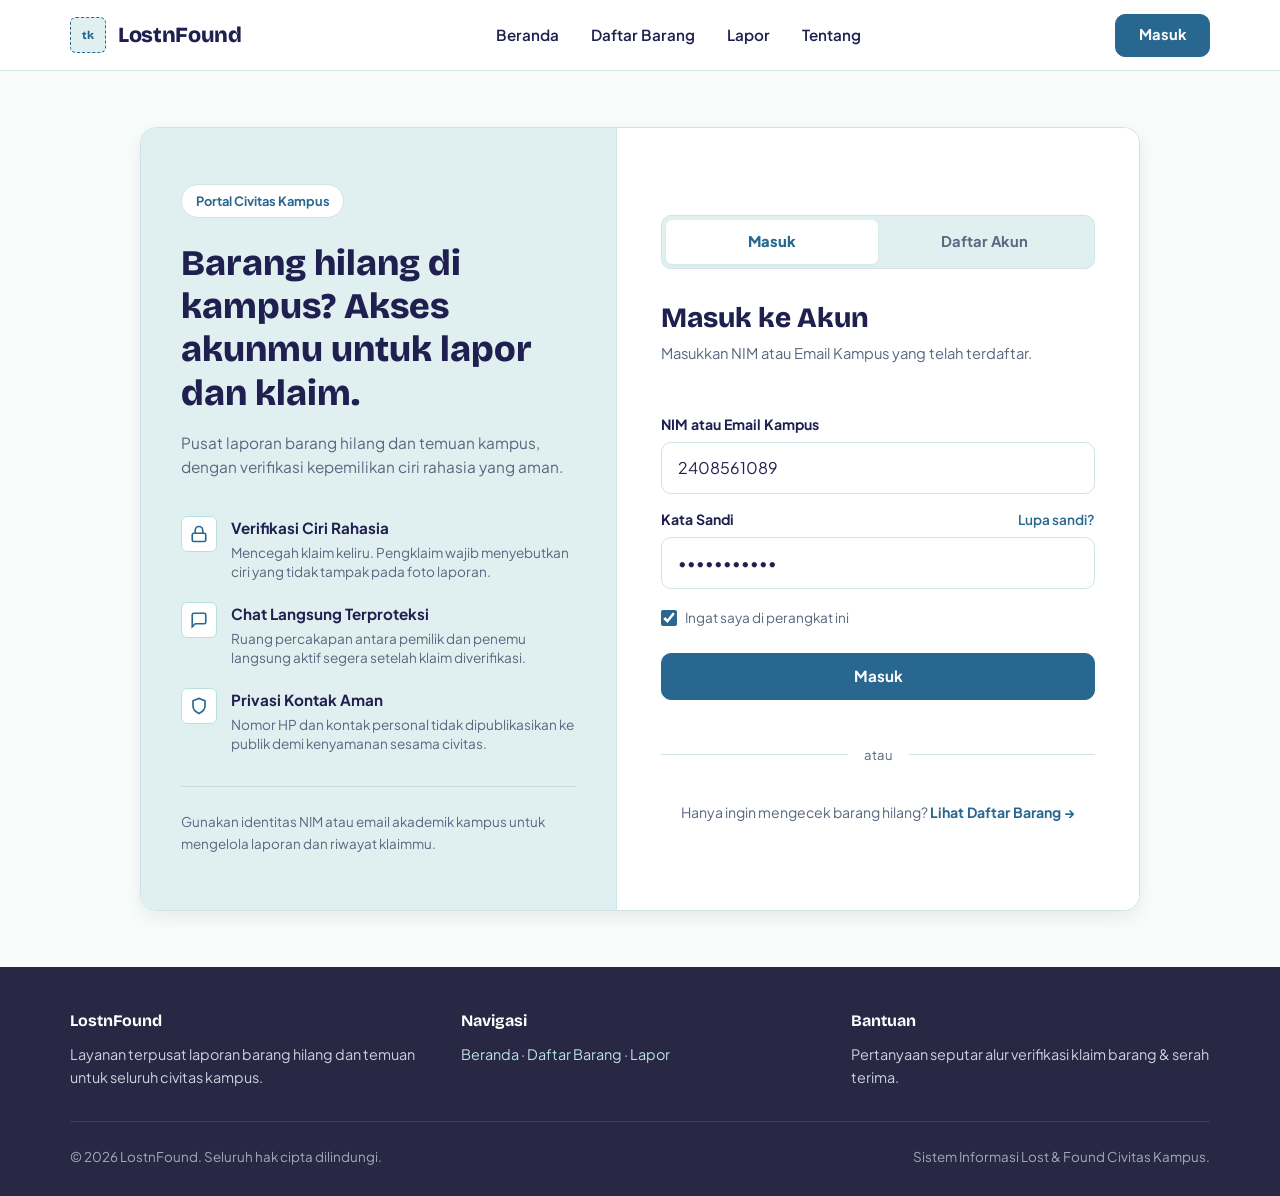
==== Frontend/pages/admin_profile/adminpage.html @ df89663b "Page Admin dan penyesuaian login page" ====
<!DOCTYPE html>
<html lang="id">
<head>
  <meta charset="UTF-8">
  <meta name="viewport" content="width=device-width, initial-scale=1, viewport-fit=cover">
  <title>Dashboard Admin – LostnFound</title>
  <link rel="preconnect" href="https://fonts.googleapis.com">
  <link rel="preconnect" href="https://fonts.gstatic.com" crossorigin>
  <link href="https://fonts.googleapis.com/css2?family=Bricolage+Grotesque:wght@600;700;800&family=Plus+Jakarta+Sans:wght@400;500;600;700&display=swap" rel="stylesheet">

  <!-- Core CSS (variables, base, components, dll lewat main.css) -->
  <link rel="stylesheet" href="../../core/css/main.css">
  <!-- Navbar CSS (aman kalau main.css sudah meng-import, tidak bentrok) -->
  <link rel="stylesheet" href="../../core/css/navbar.css">
  <!-- Komponen profil yang dipakai ulang: stat-card, tab, header card -->
  <link rel="stylesheet" href="../profile/profile.css">
  <!-- Style khusus admin -->
  <link rel="stylesheet" href="adminpage.css">
</head>
<body>

  <!-- Header Navigasi -->
  <header class="site-nav-wrapper">
    <nav class="container site-nav" aria-label="Navigasi Utama">
      <a class="brand-group" href="../../index.html">
        <span class="brand-logo-box">tk</span>
        <span class="brand-title">LostnFound</span>
      </a>
      <ul class="nav-menu">
        <li><a class="nav-link" href="../../index.html">Beranda</a></li>
        <li><a class="nav-link" href="../laporan/laporan_page/laporan.html">Daftar Barang</a></li>
        <li><a class="nav-link" href="adminpage.html" aria-current="page">Dashboard Admin</a></li>
        <li><a class="nav-link" href="../../index.html#cara-kerja">Tentang</a></li>
      </ul>
      <div class="nav-actions">
        <a class="btn-nav-action btn-nav-outline" href="#" onclick="logout(); return false;">Keluar</a>
      </div>
    </nav>
  </header>

  <main class="profile-page">
    <div class="container">

      <!-- 1. Identitas Admin -->
      <section class="profile-header-card" aria-label="Identitas Admin">
        <div class="profile-identity-row">
          <div class="profile-user-info">
            <div class="profile-avatar-wrap">
              <div class="profile-avatar" aria-hidden="true">AD</div>
              <span class="avatar-online-status" title="Akun Aktif"></span>
            </div>
            <div class="user-meta-details">
              <h1>
                Admin LostnFound
                <span class="badge badge-role">Administrator</span>
              </h1>
              <p class="user-academic-line">
                Pengelola sistem laporan barang hilang &amp; temuan · Unit Layanan Kampus
              </p>
              <div class="user-contacts-line">
                <span class="contact-pill">
                  <svg viewBox="0 0 24 24" fill="none" stroke="currentColor" stroke-width="2">
                    <path d="M4 4h16c1.1 0 2 .9 2 2v12c0 1.1-.9 2-2 2H4c-1.1 0-2-.9-2-2V6c0-1.1.9-2 2-2z"></path>
                    <polyline points="22,6 12,13 2,6"></polyline>
                  </svg>
                  admin@kampus.ac.id
                </span>
              </div>
            </div>
          </div>
          <div class="profile-header-actions">
            <a href="../laporan/laporan_page/laporan.html" class="btn btn-outline">Lihat Daftar Barang</a>
          </div>
        </div>
      </section>

      <!-- 2. Statistik Sistem -->
      <section class="profile-stats-grid" aria-label="Statistik Sistem">
        <div class="stat-card">
          <div class="stat-icon klaim" aria-hidden="true">
            <svg viewBox="0 0 24 24" fill="none" stroke="currentColor" stroke-width="2"><path d="M14 2H6a2 2 0 0 0-2 2v16a2 2 0 0 0 2 2h12a2 2 0 0 0 2-2V8z"></path><polyline points="14 2 14 8 20 8"></polyline></svg>
          </div>
          <div class="stat-info"><span class="stat-value" id="stat-total">6</span><span class="stat-label">Total Laporan</span></div>
        </div>
        <div class="stat-card">
          <div class="stat-icon hilang" aria-hidden="true">
            <svg viewBox="0 0 24 24" fill="none" stroke="currentColor" stroke-width="2"><circle cx="12" cy="12" r="10"></circle><line x1="12" y1="8" x2="12" y2="12"></line><line x1="12" y1="16" x2="12.01" y2="16"></line></svg>
          </div>
          <div class="stat-info"><span class="stat-value" id="stat-pending">3</span><span class="stat-label">Menunggu Moderasi</span></div>
        </div>
        <div class="stat-card">
          <div class="stat-icon ditemukan" aria-hidden="true">
            <svg viewBox="0 0 24 24" fill="none" stroke="currentColor" stroke-width="2"><path d="M21 16V8a2 2 0 0 0-1-1.73l-7-4a2 2 0 0 0-2 0l-7 4A2 2 0 0 0 3 8v8a2 2 0 0 0 1 1.73l7 4a2 2 0 0 0 2 0l7-4A2 2 0 0 0 21 16z"></path></svg>
          </div>
          <div class="stat-info"><span class="stat-value" id="stat-approved">2</span><span class="stat-label">Laporan Disetujui</span></div>
        </div>
        <div class="stat-card">
          <div class="stat-icon kembali" aria-hidden="true">
            <svg viewBox="0 0 24 24" fill="none" stroke="currentColor" stroke-width="2"><polyline points="20 6 9 17 4 12"></polyline></svg>
          </div>
          <div class="stat-info"><span class="stat-value">12</span><span class="stat-label">Berhasil Dikembalikan</span></div>
        </div>
      </section>

      <!-- 3. Tab Admin (Murni CSS) -->
      <input type="radio" name="admin-tabs" id="tab-a-laporan" class="profile-tab-input" checked>
      <input type="radio" name="admin-tabs" id="tab-a-klaim" class="profile-tab-input">
      <input type="radio" name="admin-tabs" id="tab-a-user" class="profile-tab-input">

      <nav class="profile-nav-tabs" role="tablist" aria-label="Menu Admin">
        <label for="tab-a-laporan" class="tab-btn-label" role="tab">Moderasi Laporan <span class="tab-count-badge" id="tab-count-laporan">3</span></label>
        <label for="tab-a-klaim" class="tab-btn-label" role="tab">Sengketa Klaim <span class="tab-count-badge">1</span></label>
        <label for="tab-a-user" class="tab-btn-label" role="tab">Pengguna</label>
      </nav>

      <!-- TAB 1: MODERASI LAPORAN -->
      <section class="profile-tab-pane" id="pane-a-laporan" aria-label="Moderasi Laporan">
        <div class="admin-toolbar">
          <input type="search" id="admin-search" class="form-control" placeholder="Cari nama barang atau pelapor...">
          <select id="admin-filter" class="form-control" aria-label="Filter status">
            <option value="all">Semua Status</option>
            <option value="pending">Menunggu</option>
            <option value="approved">Disetujui</option>
            <option value="rejected">Ditolak</option>
          </select>
        </div>

        <div class="admin-table-wrap">
          <table class="admin-table">
            <thead>
              <tr><th>Barang</th><th>Jenis</th><th>Pelapor</th><th>Tanggal</th><th>Status</th><th class="col-actions">Aksi</th></tr>
            </thead>
            <tbody id="admin-tbody">
              <tr data-status="pending">
                <td><strong>Kunci Motor Honda Vario</strong><small>Gedung B, Lt. 2</small></td>
                <td>Temuan</td><td>Rizky</td><td>29 Sep 2026</td>
                <td><span class="badge badge-klaim"><span class="badge-dot"></span><span class="status-text">Menunggu</span></span></td>
                <td class="col-actions"><button class="btn btn-primary btn-sm" data-action="approve">Setujui</button> <button class="btn btn-outline btn-sm" data-action="reject">Tolak</button></td>
              </tr>
              <tr data-status="pending">
                <td><strong>Botol Minum Biru Tupperware</strong><small>Lab Komputer</small></td>
                <td>Temuan</td><td>Budi</td><td>28 Sep 2026</td>
                <td><span class="badge badge-klaim"><span class="badge-dot"></span><span class="status-text">Menunggu</span></span></td>
                <td class="col-actions"><button class="btn btn-primary btn-sm" data-action="approve">Setujui</button> <button class="btn btn-outline btn-sm" data-action="reject">Tolak</button></td>
              </tr>
              <tr data-status="pending">
                <td><strong>Jaket Hitam Almamater</strong><small>Kantin Fakultas</small></td>
                <td>Hilang</td><td>Deta Mahardika</td><td>27 Sep 2026</td>
                <td><span class="badge badge-klaim"><span class="badge-dot"></span><span class="status-text">Menunggu</span></span></td>
                <td class="col-actions"><button class="btn btn-primary btn-sm" data-action="approve">Setujui</button> <button class="btn btn-outline btn-sm" data-action="reject">Tolak</button></td>
              </tr>
              <tr data-status="approved">
                <td><strong>KTM a.n. Made Wirawan</strong><small>Perpustakaan Pusat Lt. 1</small></td>
                <td>Temuan</td><td>Rizky</td><td>28 Sep 2026</td>
                <td><span class="badge badge-ditemukan"><span class="badge-dot"></span><span class="status-text">Disetujui</span></span></td>
                <td class="col-actions"><button class="btn btn-outline btn-sm" data-action="reject">Tarik</button></td>
              </tr>
              <tr data-status="approved">
                <td><strong>Earphone Putih</strong><small>Parkiran Barat</small></td>
                <td>Hilang</td><td>Ayu</td><td>25 Sep 2026</td>
                <td><span class="badge badge-ditemukan"><span class="badge-dot"></span><span class="status-text">Disetujui</span></span></td>
                <td class="col-actions"><button class="btn btn-outline btn-sm" data-action="reject">Tarik</button></td>
              </tr>
              <tr data-status="rejected">
                <td><strong>Barang Tidak Jelas</strong><small>-</small></td>
                <td>Temuan</td><td>Anonim</td><td>24 Sep 2026</td>
                <td><span class="badge badge-hilang"><span class="badge-dot"></span><span class="status-text">Ditolak</span></span></td>
                <td class="col-actions"><button class="btn btn-primary btn-sm" data-action="approve">Pulihkan</button></td>
              </tr>
            </tbody>
          </table>
        </div>
        <p class="admin-empty" id="admin-empty" hidden>Tidak ada laporan yang cocok.</p>
      </section>

      <!-- TAB 2: SENGKETA KLAIM -->
      <section class="profile-tab-pane" id="pane-a-klaim" aria-label="Sengketa Klaim">
        <div class="items-list-wrapper">
          <article class="item-report-card">
            <div class="card-top-row">
              <div class="card-main-meta">
                <div class="item-category-icon" aria-hidden="true">
                  <svg viewBox="0 0 24 24" fill="none" stroke="currentColor" stroke-width="2"><rect x="2" y="5" width="20" height="14" rx="2"></rect><line x1="2" y1="10" x2="22" y2="10"></line></svg>
                </div>
                <div class="card-title-group">
                  <h3>Dompet Kulit Coklat</h3>
                  <div class="card-meta-inline">
                    <span>2 pengklaim berbeda</span>
                    <span>Penemu: <strong>Budi</strong></span>
                    <span>26 Sep 2026</span>
                  </div>
                </div>
              </div>
              <span class="badge badge-klaim"><span class="badge-dot"></span>Perlu Ditinjau</span>
            </div>
            <div class="secret-trait-box">
              <svg viewBox="0 0 24 24" fill="none" stroke="currentColor" stroke-width="2"><circle cx="12" cy="12" r="10"></circle><line x1="12" y1="8" x2="12" y2="12"></line><line x1="12" y1="16" x2="12.01" y2="16"></line></svg>
              <div>
                <strong>Jawaban Pengklaim A:</strong> "Ada foto kucing di slot kartu paling depan."<br>
                <strong>Jawaban Pengklaim B:</strong> "Warna coklat, isinya KTP dan uang."
              </div>
            </div>
            <div class="card-actions-row">
              <span style="font-size:.85rem;color:var(--text-muted);">Putuskan pengklaim yang jawabannya cocok dengan ciri rahasia.</span>
              <div style="display:flex;gap:.5rem;">
                <button class="btn btn-primary btn-sm">Pilih Pengklaim A</button>
                <button class="btn btn-outline btn-sm">Pilih Pengklaim B</button>
              </div>
            </div>
          </article>
        </div>
      </section>

      <!-- TAB 3: PENGGUNA -->
      <section class="profile-tab-pane" id="pane-a-user" aria-label="Daftar Pengguna">
        <div class="admin-table-wrap">
          <table class="admin-table">
            <thead><tr><th>Nama</th><th>NIM</th><th>Email</th><th>Status</th><th class="col-actions">Aksi</th></tr></thead>
            <tbody>
              <tr><td><strong>Deta Mahardika</strong></td><td>2505551100</td><td>deta@student.kampus.ac.id</td><td><span class="badge badge-ditemukan"><span class="badge-dot"></span>Aktif</span></td><td class="col-actions"><button class="btn btn-outline btn-sm">Nonaktifkan</button></td></tr>
              <tr><td><strong>Rizky</strong></td><td>2505551101</td><td>rizky@student.kampus.ac.id</td><td><span class="badge badge-ditemukan"><span class="badge-dot"></span>Aktif</span></td><td class="col-actions"><button class="btn btn-outline btn-sm">Nonaktifkan</button></td></tr>
              <tr><td><strong>Budi</strong></td><td>2505551102</td><td>budi@student.kampus.ac.id</td><td><span class="badge badge-hilang"><span class="badge-dot"></span>Nonaktif</span></td><td class="col-actions"><button class="btn btn-primary btn-sm">Aktifkan</button></td></tr>
            </tbody>
          </table>
        </div>
      </section>

    </div>
  </main>

  <footer class="site-footer">
    <div class="container footer-bottom">
      <p>© 2026 Temu Kembali Kampus. Seluruh hak cipta dilindungi.</p>
      <p>Panel Administrasi Lost &amp; Found Civitas Kampus.</p>
    </div>
  </footer>

  <script src="../../core/js/auth.js"></script>
  <script>requireRole('admin');</script>
  <script src="adminpage.js"></script>
</body>
</html>
---- Frontend/core/css/main.css ----
/* ==========================================================================
   LostnFound - Core Design System & Global Styles

   Hasil ekstraksi pixel dari wireframe (dpi=150):
   - Navbar bg:      #f8f8f8  (putih bersih, bukan dark)
   - Navbar accent:  #e0f0f0  (ice mint strip)
   - Hero bg:        #e0f0f0 + #b8e0e0  (aqua tint terang)
   - Primary button: #286890  (ocean teal sedang)
   - Text headings:  #202050  (navy ungu dalam)
   - Cards:          #f8f8f8 / #ffffff
   - Muted text:     #596780
   - Border:         #d0e4e8
   ========================================================================== */

:root {
  /* === PALETTE WIREFRAME === */
  --brand-navy:       #202050;   /* Heading & dark text utama */
  --brand-navy-dark:  #1a1a40;   /* Hover state gelap */
  --brand-teal:       #286890;   /* Primary button, link, icon aktif */
  --brand-teal-hover: #1e5070;   /* Hover button */
  --brand-teal-subtle: rgba(40, 104, 144, 0.10);
  --brand-mint:       #b8e0e0;   /* Soft aqua – border & accent fill */
  --brand-mint-subtle: rgba(184, 224, 224, 0.35);
  --brand-hero-bg:    #e0f0f0;   /* Hero section & panel kiri login */
  --brand-ice-light:  #f4fafa;   /* Surface ringan (navbar, bg kartu) */
  --brand-white:      #ffffff;

  /* Aliases */
  --brand-ocean: var(--brand-teal);
  --brand-ocean-hover: var(--brand-teal-hover);
  --brand-aqua: var(--brand-mint);

  /* Neutrals & Surfaces */
  --bg-app: #f8f8f8;
  --bg-surface: #ffffff;
  --bg-surface-alt: #e0f0f0;
  --border-subtle: #d0e4e8;
  --border-strong: #a8c8d0;
  --text-main: #202050;
  --text-muted: #596780;
  --text-on-dark: #ffffff;

  /* Status Tokens (Langsung antara Pelapor & Penemu) */
  --status-hilang-text: #c0392b;
  --status-hilang-bg: #fdeeed;
  --status-hilang-border: #f8cfcb;

  --status-ditemukan-text: #1d7c58;
  --status-ditemukan-bg: #e6f7ef;
  --status-ditemukan-border: #bfe7d4;

  --status-kembali-text: #29738e;
  --status-kembali-bg: #e2f1f3;
  --status-kembali-border: #bce2e2;

  --status-klaim-text: #966909;
  --status-klaim-bg: #fef7e6;
  --status-klaim-border: #fae4b5;

  /* Typography */
  --font-heading: "Bricolage Grotesque", "Trebuchet MS", system-ui, sans-serif;
  --font-body: "Plus Jakarta Sans", system-ui, -apple-system, BlinkMacSystemFont, "Segoe UI", Roboto, sans-serif;

  /* Spacing & Radii (Sesuai gaya wireframe: rapi & rounded) */
  --radius-sm: 6px;
  --radius-md: 10px;
  --radius-lg: 16px;
  --radius-full: 9999px;

  /* Shadows */
  --shadow-sm: 0 1px 3px rgba(30, 37, 66, 0.05);
  --shadow-md: 0 6px 18px rgba(30, 37, 66, 0.08);
  --shadow-lg: 0 12px 30px rgba(30, 37, 66, 0.1);

  /* Transitions */
  --transition-fast: 0.16s ease-out;
  --transition-normal: 0.24s ease-out;
}

/* Base Reset */
*, *::before, *::after {
  box-sizing: border-box;
  margin: 0;
  padding: 0;
}

html {
  font-size: 16px;
  scroll-behavior: smooth;
  -webkit-font-smoothing: antialiased;
}

body {
  font-family: var(--font-body);
  background-color: var(--bg-app);
  color: var(--text-main);
  line-height: 1.6;
  min-height: 100vh;
  display: flex;
  flex-direction: column;
}

h1, h2, h3, h4, h5, h6 {
  font-family: var(--font-heading);
  color: var(--brand-navy);
  line-height: 1.25;
}

a {
  color: var(--brand-teal);
  text-decoration: none;
  transition: color var(--transition-fast);
}

a:hover {
  color: var(--brand-teal-hover);
}

button, input, select, textarea {
  font: inherit;
  color: inherit;
}

:focus-visible {
  outline: 2px solid var(--brand-teal);
  outline-offset: 2px;
}

.container {
  width: min(1140px, 100% - 2.5rem);
  margin-inline: auto;
}

/* ==========================================================================
   HEADER / NAVBAR 
   Structure: [logo] Temu Kembali | Beranda  Daftar Barang  Lapor  Tentang | [Masuk]
   ========================================================================== */
.site-nav-wrapper {
  background: var(--bg-surface);
  border-bottom: 1px solid var(--border-subtle);
  position: sticky;
  top: 0;
  z-index: 100;
}

.site-nav {
  display: flex;
  align-items: center;
  justify-content: space-between;
  padding-block: 0.85rem;
  gap: 1.5rem;
}

.brand-group {
  display: flex;
  align-items: center;
  gap: 0.75rem;
  text-decoration: none;
}

/* Logo Box style matching wireframe [logo] dashed placeholder */
.brand-logo-box {
  width: 36px;
  height: 36px;
  border-radius: var(--radius-sm);
  background: var(--brand-hero-bg);
  border: 1.5px dashed var(--brand-teal);
  color: var(--brand-teal);
  display: grid;
  place-items: center;
  font-family: var(--font-heading);
  font-size: 0.72rem;
  font-weight: 800;
  text-transform: lowercase;
  letter-spacing: -0.02em;
}

.brand-title {
  font-family: var(--font-heading);
  font-size: 1.35rem;
  font-weight: 800;
  color: var(--brand-navy);
  letter-spacing: -0.015em;
}

.nav-menu {
  display: flex;
  align-items: center;
  list-style: none;
  gap: 2rem;
}

.nav-link {
  font-size: 0.95rem;
  font-weight: 600;
  color: var(--brand-navy);
  transition: color var(--transition-fast);
  padding: 0.25rem 0;
  position: relative;
}

.nav-link:hover,
.nav-link.active {
  color: var(--brand-teal);
}

.nav-link.active::after {
  content: "";
  position: absolute;
  bottom: -4px;
  left: 0;
  right: 0;
  height: 2px;
  background: var(--brand-teal);
  border-radius: 2px;
}

.nav-actions {
  display: flex;
  align-items: center;
  gap: 0.75rem;
}

/* Wireframe action button primary ("Masuk") */
.btn-nav-action {
  background: var(--brand-teal);
  color: #ffffff;
  padding: 0.55rem 1.4rem;
  border-radius: var(--radius-md);
  font-weight: 700;
  font-size: 0.92rem;
  border: 1.5px solid var(--brand-teal);
  cursor: pointer;
  text-decoration: none;
  display: inline-flex;
  align-items: center;
  gap: 0.4rem;
  transition: all var(--transition-fast);
}

.btn-nav-action:hover {
  background: var(--brand-teal-hover);
  border-color: var(--brand-teal-hover);
  color: #ffffff;
  transform: translateY(-1px);
}

/* Outline variant untuk tombol "Keluar" di navbar */
.btn-nav-action.btn-nav-outline {
  background: transparent;
  color: var(--brand-teal);
  border-color: var(--brand-teal);
}

.btn-nav-action.btn-nav-outline:hover {
  background: var(--brand-hero-bg);
  color: var(--brand-teal-hover);
}

/* User Profile Badge (Saat status Login aktif di Navbar) */
.nav-user-badge {
  display: inline-flex;
  align-items: center;
  gap: 0.5rem;
  padding: 0.35rem 0.9rem 0.35rem 0.45rem;
  background: #ffffff;
  border: 1.5px solid var(--border-subtle, #d0e4e8);
  border-radius: 9999px;
  font-weight: 600;
  font-size: 0.88rem;
  color: var(--brand-navy, #202050) !important;
  text-decoration: none;
  transition: all var(--transition-fast, 0.16s ease-out);
  white-space: nowrap;
}

.nav-user-badge:hover {
  border-color: var(--brand-teal, #286890);
  background: var(--brand-hero-bg, #e0f0f0);
}

.nav-user-avatar {
  width: 26px;
  height: 26px;
  border-radius: 50%;
  background: var(--brand-teal, #286890);
  color: #ffffff;
  display: grid;
  place-items: center;
  font-size: 0.7rem;
  font-weight: 700;
  letter-spacing: -0.02em;
}



/* ==========================================================================
   BUTTONS 
   ========================================================================== */
.btn {
  display: inline-flex;
  align-items: center;
  justify-content: center;
  gap: 0.5rem;
  padding: 0.65rem 1.35rem;
  border-radius: var(--radius-md);
  font-weight: 700;
  font-size: 0.95rem;
  border: 1.5px solid transparent;
  cursor: pointer;
  transition: all var(--transition-fast);
  text-decoration: none;
  white-space: nowrap;
}

.btn-primary {
  background: var(--brand-teal);
  color: #ffffff;
  border-color: var(--brand-teal);
}

.btn-primary:hover {
  background: var(--brand-teal-hover);
  border-color: var(--brand-teal-hover);
  color: #ffffff;
}

.btn-outline {
  background: #ffffff;
  color: var(--brand-teal);
  border-color: var(--brand-teal);
}

.btn-outline:hover {
  background: var(--brand-hero-bg);
  color: var(--brand-teal);
}

.btn-dark {
  background: var(--brand-navy-dark);
  color: #ffffff;
  border-color: var(--brand-navy-dark);
}

.btn-dark:hover {
  background: var(--brand-navy);
}

.btn-danger {
  background: var(--status-hilang-bg);
  color: var(--status-hilang-text);
  border-color: var(--status-hilang-border);
}

.btn-danger:hover {
  background: var(--status-hilang-text);
  color: #ffffff;
}

.btn-sm {
  padding: 0.45rem 0.95rem;
  font-size: 0.85rem;
  border-radius: var(--radius-sm);
}

.btn-block {
  width: 100%;
}

/* ==========================================================================
   STATUS BADGES
   ========================================================================== */
.badge {
  display: inline-flex;
  align-items: center;
  gap: 0.35rem;
  padding: 0.25rem 0.7rem;
  border-radius: var(--radius-full);
  font-size: 0.78rem;
  font-weight: 700;
  text-transform: uppercase;
  letter-spacing: 0.02em;
}

.badge-dot {
  width: 6px;
  height: 6px;
  border-radius: 50%;
  background: currentColor;
}

.badge-hilang {
  background: var(--status-hilang-bg);
  color: var(--status-hilang-text);
  border: 1px solid var(--status-hilang-border);
}

.badge-ditemukan {
  background: var(--status-ditemukan-bg);
  color: var(--status-ditemukan-text);
  border: 1px solid var(--status-ditemukan-border);
}

.badge-kembali {
  background: var(--status-kembali-bg);
  color: var(--status-kembali-text);
  border: 1px solid var(--status-kembali-border);
}

.badge-klaim {
  background: var(--status-klaim-bg);
  color: var(--status-klaim-text);
  border: 1px solid var(--status-klaim-border);
}

.badge-role {
  background: var(--brand-navy);
  color: #ffffff;
  font-size: 0.75rem;
  padding: 0.2rem 0.65rem;
  border-radius: var(--radius-sm);
}

/* ==========================================================================
   FORM CONTROLS
   ========================================================================== */
.form-group {
  display: flex;
  flex-direction: column;
  gap: 0.4rem;
}

.form-label {
  font-size: 0.88rem;
  font-weight: 700;
  color: var(--brand-navy);
  display: flex;
  justify-content: space-between;
  align-items: center;
}

.form-control {
  width: 100%;
  padding: 0.75rem 0.95rem;
  border-radius: var(--radius-md);
  border: 1.5px solid var(--border-subtle);
  background: #ffffff;
  color: var(--text-main);
  transition: all var(--transition-fast);
}

.form-control:focus {
  outline: none;
  border-color: var(--brand-teal);
  box-shadow: 0 0 0 3px var(--brand-teal-subtle);
}

.form-control::placeholder {
  color: #8fa5b5;
}

/* ===================
  FOOTER 
   =================== */
.site-footer {
  margin-top: auto;
  background: #282744;
  color: #c9d2dd;
  padding-block: 2.75rem 1.75rem;
  font-size: 0.9rem;
}

.site-footer h4 {
  color: #ffffff;
  font-size: 1rem;
  margin-bottom: 0.75rem;
}

.site-footer a {
  color: #bce2e2;
}

.site-footer a:hover {
  color: #ffffff;
}

.footer-grid {
  display: grid;
  gap: 2rem;
  grid-template-columns: repeat(auto-fit, minmax(220px, 1fr));
  margin-bottom: 2rem;
}

.footer-bottom {
  padding-top: 1.5rem;
  border-top: 1px solid rgba(255, 255, 255, 0.12);
  display: flex;
  flex-wrap: wrap;
  justify-content: space-between;
  align-items: center;
  gap: 1rem;
  font-size: 0.84rem;
  color: #9eaab9;
}

@media (max-width: 768px) {
  .nav-menu {
    display: none;
  }
}
---- Frontend/core/css/navbar.css ----
/* ==========================================================================
   LostnFound - Unified Header / Navbar Styles
   ========================================================================== */

:root {
  --brand-navy:       #202050;
  --brand-navy-dark:  #1a1a40;
  --brand-teal:       #286890;
  --brand-teal-hover: #1e5070;
  --brand-teal-subtle: rgba(40, 104, 144, 0.10);
  --brand-mint:       #b8e0e0;
  --brand-hero-bg:    #e0f0f0;
  --bg-surface:       #ffffff;
  --border-subtle:    #d0e4e8;
  --radius-sm:        6px;
  --radius-md:        10px;
  --radius-full:      9999px;
  --font-heading:     "Bricolage Grotesque", "Trebuchet MS", system-ui, sans-serif;
  --font-body:        "Plus Jakarta Sans", system-ui, -apple-system, BlinkMacSystemFont, "Segoe UI", Roboto, sans-serif;
  --transition-fast:  0.16s ease-out;
}

/* Header & Nav Containers */
.site-nav-wrapper,
.site-header {
  background: var(--bg-surface, #ffffff);
  border-bottom: 1px solid var(--border-subtle, #d0e4e8);
  position: sticky;
  top: 0;
  z-index: 100;
}

.site-nav,
.nav {
  display: flex;
  align-items: center;
  justify-content: space-between;
  padding-block: 0.85rem;
  gap: 1.5rem;
  width: min(1140px, 100% - 2.5rem);
  margin-inline: auto;
}

/* Brand Group (Logo tk + Nama Brand) */
.brand-group,
.brand {
  display: flex;
  align-items: center;
  gap: 0.75rem;
  text-decoration: none;
}

.brand-logo-box {
  width: 36px;
  height: 36px;
  border-radius: var(--radius-sm, 6px);
  background: var(--brand-hero-bg, #e0f0f0);
  border: 1.5px dashed var(--brand-teal, #286890);
  color: var(--brand-teal, #286890);
  display: grid;
  place-items: center;
  font-family: var(--font-heading, "Bricolage Grotesque", sans-serif);
  font-size: 0.72rem;
  font-weight: 800;
  text-transform: lowercase;
  letter-spacing: -0.02em;
  flex-shrink: 0;
}

.brand-title {
  font-family: var(--font-heading, "Bricolage Grotesque", sans-serif);
  font-size: 1.35rem;
  font-weight: 800;
  color: var(--brand-navy, #202050);
  letter-spacing: -0.015em;
  white-space: nowrap;
}

/* Nav Menu (Tengah) */
.nav-menu {
  display: flex;
  align-items: center;
  list-style: none;
  gap: 2rem;
  margin: 0;
  padding: 0;
}

.nav-link {
  font-family: var(--font-body);
  font-size: 0.95rem;
  font-weight: 600;
  color: var(--brand-navy, #202050);
  transition: color var(--transition-fast, 0.16s ease-out);
  padding: 0.25rem 0;
  position: relative;
  text-decoration: none;
  white-space: nowrap;
}

.nav-link:hover,
.nav-link.active {
  color: var(--brand-teal, #286890);
}

.nav-link.active::after {
  content: "";
  position: absolute;
  bottom: -4px;
  left: 0;
  right: 0;
  height: 2px;
  background: var(--brand-teal, #286890);
  border-radius: 2px;
}

/* Nav Actions (Kanan) */
.nav-actions {
  display: flex;
  align-items: center;
  gap: 0.75rem;
}

.btn-nav-action {
  background: var(--brand-teal, #286890);
  color: #ffffff !important;
  padding: 0.55rem 1.4rem;
  border-radius: var(--radius-md, 10px);
  font-family: var(--font-body);
  font-weight: 700;
  font-size: 0.92rem;
  border: 1.5px solid var(--brand-teal, #286890);
  cursor: pointer;
  text-decoration: none;
  display: inline-flex;
  align-items: center;
  gap: 0.45rem;
  transition: all var(--transition-fast, 0.16s ease-out);
  white-space: nowrap;
}

.btn-nav-action:hover {
  background: var(--brand-teal-hover, #1e5070);
  border-color: var(--brand-teal-hover, #1e5070);
  color: #ffffff !important;
  transform: translateY(-1px);
}

.btn-nav-action.btn-nav-outline {
  background: transparent;
  color: var(--brand-teal, #286890) !important;
  border-color: var(--brand-teal, #286890);
}

.btn-nav-action.btn-nav-outline:hover {
  background: var(--brand-hero-bg, #e0f0f0);
  color: var(--brand-teal-hover, #1e5070) !important;
}

/* User Profile Badge (Saat status Login aktif di Navbar) */
.nav-user-badge {
  display: inline-flex;
  align-items: center;
  gap: 0.5rem;
  padding: 0.35rem 0.9rem 0.35rem 0.45rem;
  background: #ffffff;
  border: 1.5px solid var(--border-subtle, #d0e4e8);
  border-radius: 9999px;
  font-weight: 600;
  font-size: 0.88rem;
  color: var(--brand-navy, #202050) !important;
  text-decoration: none;
  transition: all var(--transition-fast, 0.16s ease-out);
  white-space: nowrap;
}

.nav-user-badge:hover {
  border-color: var(--brand-teal, #286890);
  background: var(--brand-hero-bg, #e0f0f0);
}

.nav-user-avatar {
  width: 26px;
  height: 26px;
  border-radius: 50%;
  background: var(--brand-teal, #286890);
  color: #ffffff;
  display: grid;
  place-items: center;
  font-size: 0.7rem;
  font-weight: 700;
  letter-spacing: -0.02em;
}


@media (max-width: 768px) {
  .nav-menu {
    display: none;
  }
}
---- Frontend/pages/profile/profile.css ----
/* ==========================================================================
   USER PROFILE PAGE STYLES
   ========================================================================== */

.profile-page {
  padding-block: 2.5rem 4rem;
  flex: 1;
  background: #ffffff;
}

/* ==========================================================================
   PROFILE HEADER / IDENTITY CARD
   ========================================================================== */
.profile-header-card {
  background: var(--brand-hero-bg);
  border-radius: var(--radius-lg);
  border: 1px solid var(--border-subtle);
  padding: 2.25rem;
  margin-bottom: 2rem;
  display: flex;
  flex-direction: column;
  gap: 1.5rem;
  position: relative;
}

.profile-identity-row {
  display: flex;
  align-items: center;
  justify-content: space-between;
  flex-wrap: wrap;
  gap: 1.5rem;
}

.profile-user-info {
  display: flex;
  align-items: center;
  gap: 1.5rem;
  flex-wrap: wrap;
}

.profile-avatar-wrap {
  position: relative;
}

.profile-avatar {
  width: 82px;
  height: 82px;
  border-radius: var(--radius-md);
  background: var(--brand-teal);
  color: #ffffff;
  font-family: var(--font-heading);
  font-size: 2rem;
  font-weight: 800;
  display: grid;
  place-items: center;
  border: 2px solid var(--brand-mint);
  box-shadow: var(--shadow-sm);
}

.avatar-online-status {
  position: absolute;
  bottom: -3px;
  right: -3px;
  width: 16px;
  height: 16px;
  border-radius: 50%;
  background: #10b981;
  border: 2.5px solid #ffffff;
}

.user-meta-details h1 {
  font-size: 1.65rem;
  margin-bottom: 0.35rem;
  display: flex;
  align-items: center;
  gap: 0.75rem;
  flex-wrap: wrap;
  color: var(--brand-navy);
}

.user-academic-line {
  color: var(--text-muted);
  font-size: 0.95rem;
  margin-bottom: 0.5rem;
}

.user-contacts-line {
  display: flex;
  align-items: center;
  gap: 0.85rem;
  font-size: 0.85rem;
  color: var(--text-muted);
  flex-wrap: wrap;
}

.contact-pill {
  display: inline-flex;
  align-items: center;
  gap: 0.35rem;
  background: #ffffff;
  border: 1px solid var(--border-subtle);
  padding: 0.25rem 0.65rem;
  border-radius: var(--radius-sm);
  color: var(--brand-navy);
  font-weight: 600;
}

.contact-pill svg {
  width: 14px;
  height: 14px;
  color: var(--brand-teal);
}

.profile-header-actions {
  display: flex;
  align-items: center;
  gap: 0.75rem;
  flex-wrap: wrap;
}

/* ==========================================================================
   METRIC / STATS GRID
   ========================================================================== */
.profile-stats-grid {
  display: grid;
  grid-template-columns: repeat(auto-fit, minmax(210px, 1fr));
  gap: 1.25rem;
  margin-bottom: 2rem;
}

.stat-card {
  background: #ffffff;
  border: 1.5px solid var(--border-subtle);
  border-radius: var(--radius-md);
  padding: 1.25rem 1.4rem;
  display: flex;
  align-items: center;
  gap: 1.2rem;
  transition: border-color var(--transition-fast);
}

.stat-card:hover {
  border-color: var(--brand-teal);
}

.stat-icon {
  width: 46px;
  height: 46px;
  border-radius: var(--radius-sm);
  display: grid;
  place-items: center;
  flex-shrink: 0;
}

.stat-icon svg {
  width: 22px;
  height: 22px;
}

.stat-icon.hilang {
  background: var(--status-hilang-bg);
  color: var(--status-hilang-text);
}

.stat-icon.ditemukan {
  background: var(--status-ditemukan-bg);
  color: var(--status-ditemukan-text);
}

.stat-icon.kembali {
  background: var(--status-kembali-bg);
  color: var(--status-kembali-text);
}

.stat-icon.klaim {
  background: var(--status-klaim-bg);
  color: var(--status-klaim-text);
}

.stat-info .stat-value {
  display: block;
  font-family: var(--font-heading);
  font-size: 1.65rem;
  font-weight: 800;
  color: var(--brand-navy);
  line-height: 1.1;
}

.stat-info .stat-label {
  font-size: 0.84rem;
  color: var(--text-muted);
  font-weight: 600;
}

/* ==========================================================================
   PURE CSS PROFILE TABS
   ========================================================================== */
.profile-tab-input {
  display: none;
}

.profile-nav-tabs {
  display: flex;
  align-items: center;
  gap: 0.5rem;
  border-bottom: 2px solid var(--border-subtle);
  margin-bottom: 2rem;
  overflow-x: auto;
}

.tab-btn-label {
  display: inline-flex;
  align-items: center;
  gap: 0.5rem;
  padding: 0.8rem 1.4rem;
  font-size: 0.95rem;
  font-weight: 700;
  color: var(--text-muted);
  cursor: pointer;
  border-bottom: 3px solid transparent;
  margin-bottom: -2px;
  transition: all var(--transition-fast);
  white-space: nowrap;
}

.tab-count-badge {
  background: var(--brand-hero-bg);
  color: var(--brand-teal);
  font-size: 0.75rem;
  padding: 0.15rem 0.5rem;
  border-radius: var(--radius-full);
}

#tab-laporan:checked ~ .profile-nav-tabs label[for="tab-laporan"],
#tab-klaim:checked ~ .profile-nav-tabs label[for="tab-klaim"],
#tab-settings:checked ~ .profile-nav-tabs label[for="tab-settings"] {
  color: var(--brand-teal);
  border-bottom-color: var(--brand-teal);
}

#tab-laporan:checked ~ .profile-nav-tabs label[for="tab-laporan"] .tab-count-badge,
#tab-klaim:checked ~ .profile-nav-tabs label[for="tab-klaim"] .tab-count-badge {
  background: var(--brand-teal);
  color: #ffffff;
}

.profile-tab-pane {
  display: none;
  animation: tabFadeIn 0.2s ease-out;
}

#tab-laporan:checked ~ #pane-laporan,
#tab-klaim:checked ~ #pane-klaim,
#tab-settings:checked ~ #pane-settings {
  display: block;
}

@keyframes tabFadeIn {
  from { opacity: 0; transform: translateY(4px); }
  to { opacity: 1; transform: translateY(0); }
}

/* ==========================================================================
   ITEM REPORT CARDS
   ========================================================================== */
.items-list-wrapper {
  display: flex;
  flex-direction: column;
  gap: 1.25rem;
}

.item-report-card {
  background: #ffffff;
  border: 1px solid var(--border-subtle);
  border-radius: var(--radius-md);
  padding: 1.5rem;
  display: flex;
  flex-direction: column;
  gap: 1.25rem;
  transition: border-color var(--transition-fast);
}

.item-report-card:hover {
  border-color: var(--border-strong);
}

.card-top-row {
  display: flex;
  justify-content: space-between;
  align-items: flex-start;
  flex-wrap: wrap;
  gap: 1rem;
}

.card-main-meta {
  display: flex;
  align-items: flex-start;
  gap: 1.1rem;
}

.item-category-icon {
  width: 48px;
  height: 48px;
  border-radius: var(--radius-sm);
  background: var(--brand-hero-bg);
  color: var(--brand-teal);
  display: grid;
  place-items: center;
  flex-shrink: 0;
}

.item-category-icon svg {
  width: 24px;
  height: 24px;
}

.card-title-group h3 {
  font-size: 1.18rem;
  margin-bottom: 0.25rem;
  color: var(--brand-navy);
}

.card-meta-inline {
  display: flex;
  align-items: center;
  gap: 1rem;
  font-size: 0.85rem;
  color: var(--text-muted);
  flex-wrap: wrap;
}

.card-meta-inline span {
  display: inline-flex;
  align-items: center;
  gap: 0.35rem;
}

.card-meta-inline svg {
  width: 14px;
  height: 14px;
  color: var(--brand-teal);
}

.secret-trait-box {
  background: #fdfaf0;
  border: 1px dashed #e2c070;
  border-radius: var(--radius-sm);
  padding: 0.85rem 1.1rem;
  font-size: 0.86rem;
  color: #634f11;
  display: flex;
  align-items: flex-start;
  gap: 0.75rem;
}

.secret-trait-box svg {
  width: 18px;
  height: 18px;
  flex-shrink: 0;
  color: #b58900;
  margin-top: 2px;
}

/* Stepper Status  */
.status-stepper {
  display: grid;
  grid-template-columns: repeat(4, 1fr);
  gap: 0.5rem;
  position: relative;
  margin: 0.5rem 0;
}

.step-node {
  display: flex;
  flex-direction: column;
  align-items: center;
  text-align: center;
  gap: 0.4rem;
  font-size: 0.78rem;
  color: var(--text-muted);
  font-weight: 600;
  position: relative;
}

.step-marker {
  width: 24px;
  height: 24px;
  border-radius: 50%;
  background: #ffffff;
  border: 2px solid var(--border-subtle);
  color: var(--text-muted);
  display: grid;
  place-items: center;
  font-size: 0.75rem;
  font-weight: 700;
  z-index: 2;
}

.step-node.completed .step-marker {
  background: var(--status-ditemukan-text);
  border-color: var(--status-ditemukan-text);
  color: #ffffff;
}

.step-node.current .step-marker {
  background: var(--brand-teal);
  border-color: var(--brand-teal);
  color: #ffffff;
}

.step-node.completed {
  color: var(--brand-navy);
}

.step-node.current {
  color: var(--brand-teal);
}

.status-stepper::before {
  content: "";
  position: absolute;
  top: 12px;
  left: 12%;
  right: 12%;
  height: 2px;
  background: var(--border-subtle);
  z-index: 1;
}

.card-actions-row {
  display: flex;
  align-items: center;
  justify-content: space-between;
  border-top: 1px solid var(--border-subtle);
  padding-top: 1rem;
  flex-wrap: wrap;
  gap: 0.75rem;
}

/* Claim Box Callout */
.claim-approval-box {
  background: var(--status-ditemukan-bg);
  border: 1px solid var(--status-ditemukan-border);
  border-radius: var(--radius-md);
  padding: 1.25rem;
  display: flex;
  align-items: flex-start;
  gap: 1rem;
}

.claim-approval-box svg {
  width: 22px;
  height: 22px;
  color: var(--status-ditemukan-text);
  flex-shrink: 0;
  margin-top: 2px;
}

.claim-approval-box strong {
  display: block;
  color: var(--status-ditemukan-text);
  font-size: 0.95rem;
  margin-bottom: 0.2rem;
}

.claim-approval-box p {
  font-size: 0.88rem;
  color: var(--brand-navy);
  margin-bottom: 0.75rem;
}

/* Settings Form */
.settings-box {
  background: #ffffff;
  border: 1px solid var(--border-subtle);
  border-radius: var(--radius-md);
  padding: 2rem;
  max-width: 720px;
}

.settings-box h3 {
  font-size: 1.25rem;
  margin-bottom: 1.25rem;
  padding-bottom: 0.75rem;
  border-bottom: 1px solid var(--border-subtle);
  color: var(--brand-navy);
}

.settings-group {
  display: flex;
  flex-direction: column;
  gap: 1.25rem;
}

.setting-toggle-row {
  display: flex;
  align-items: center;
  justify-content: space-between;
  gap: 1rem;
  padding-block: 0.5rem;
}

.setting-toggle-row .info strong {
  display: block;
  font-size: 0.92rem;
  color: var(--brand-navy);
  margin-bottom: 0.2rem;
}

.setting-toggle-row .info p {
  font-size: 0.82rem;
  color: var(--text-muted);
}
---- Frontend/pages/admin_profile/adminpage.css ----
/* ==========================================================================
   ADMIN PAGE STYLES (melengkapi ../profile/profile.css)
   ========================================================================== */

/* Navbar: penanda halaman aktif (menyesuaikan navbar.css) */
.nav-link[aria-current="page"] {
  color: var(--brand-teal);
  font-weight: 700;
}

/* Tab pure CSS dengan id khusus admin */
#tab-a-laporan:checked ~ .profile-nav-tabs label[for="tab-a-laporan"],
#tab-a-klaim:checked ~ .profile-nav-tabs label[for="tab-a-klaim"],
#tab-a-user:checked ~ .profile-nav-tabs label[for="tab-a-user"] {
  color: var(--brand-teal);
  border-bottom-color: var(--brand-teal);
}

#tab-a-laporan:checked ~ .profile-nav-tabs label[for="tab-a-laporan"] .tab-count-badge,
#tab-a-klaim:checked ~ .profile-nav-tabs label[for="tab-a-klaim"] .tab-count-badge {
  background: var(--brand-teal);
  color: #ffffff;
}

#tab-a-laporan:checked ~ #pane-a-laporan,
#tab-a-klaim:checked ~ #pane-a-klaim,
#tab-a-user:checked ~ #pane-a-user {
  display: block;
}

/* Toolbar pencarian & filter */
.admin-toolbar {
  display: flex;
  gap: 0.75rem;
  margin-bottom: 1.25rem;
  flex-wrap: wrap;
}

.admin-toolbar input[type="search"] {
  flex: 1 1 260px;
}

.admin-toolbar select {
  flex: 0 0 180px;
}

/* Tabel data */
.admin-table-wrap {
  background: #ffffff;
  border: 1px solid var(--border-subtle);
  border-radius: var(--radius-md);
  overflow-x: auto;
}

.admin-table {
  width: 100%;
  border-collapse: collapse;
  font-size: 0.9rem;
  min-width: 720px;
}

.admin-table th {
  text-align: left;
  padding: 0.85rem 1.1rem;
  background: var(--brand-hero-bg);
  color: var(--brand-navy);
  font-size: 0.8rem;
  font-weight: 700;
  text-transform: uppercase;
  letter-spacing: 0.03em;
  border-bottom: 1px solid var(--border-subtle);
}

.admin-table td {
  padding: 0.95rem 1.1rem;
  border-bottom: 1px solid var(--border-subtle);
  color: var(--brand-navy);
  vertical-align: middle;
}

.admin-table tbody tr:last-child td {
  border-bottom: none;
}

.admin-table tbody tr:hover {
  background: #fafcfc;
}

.admin-table td strong {
  display: block;
}

.admin-table td small {
  color: var(--text-muted);
  font-size: 0.8rem;
}

.admin-table .col-actions {
  text-align: right;
  white-space: nowrap;
}

.admin-empty {
  text-align: center;
  color: var(--text-muted);
  padding: 2rem 0;
}

@media (max-width: 640px) {
  .admin-toolbar select {
    flex: 1 1 100%;
  }
}
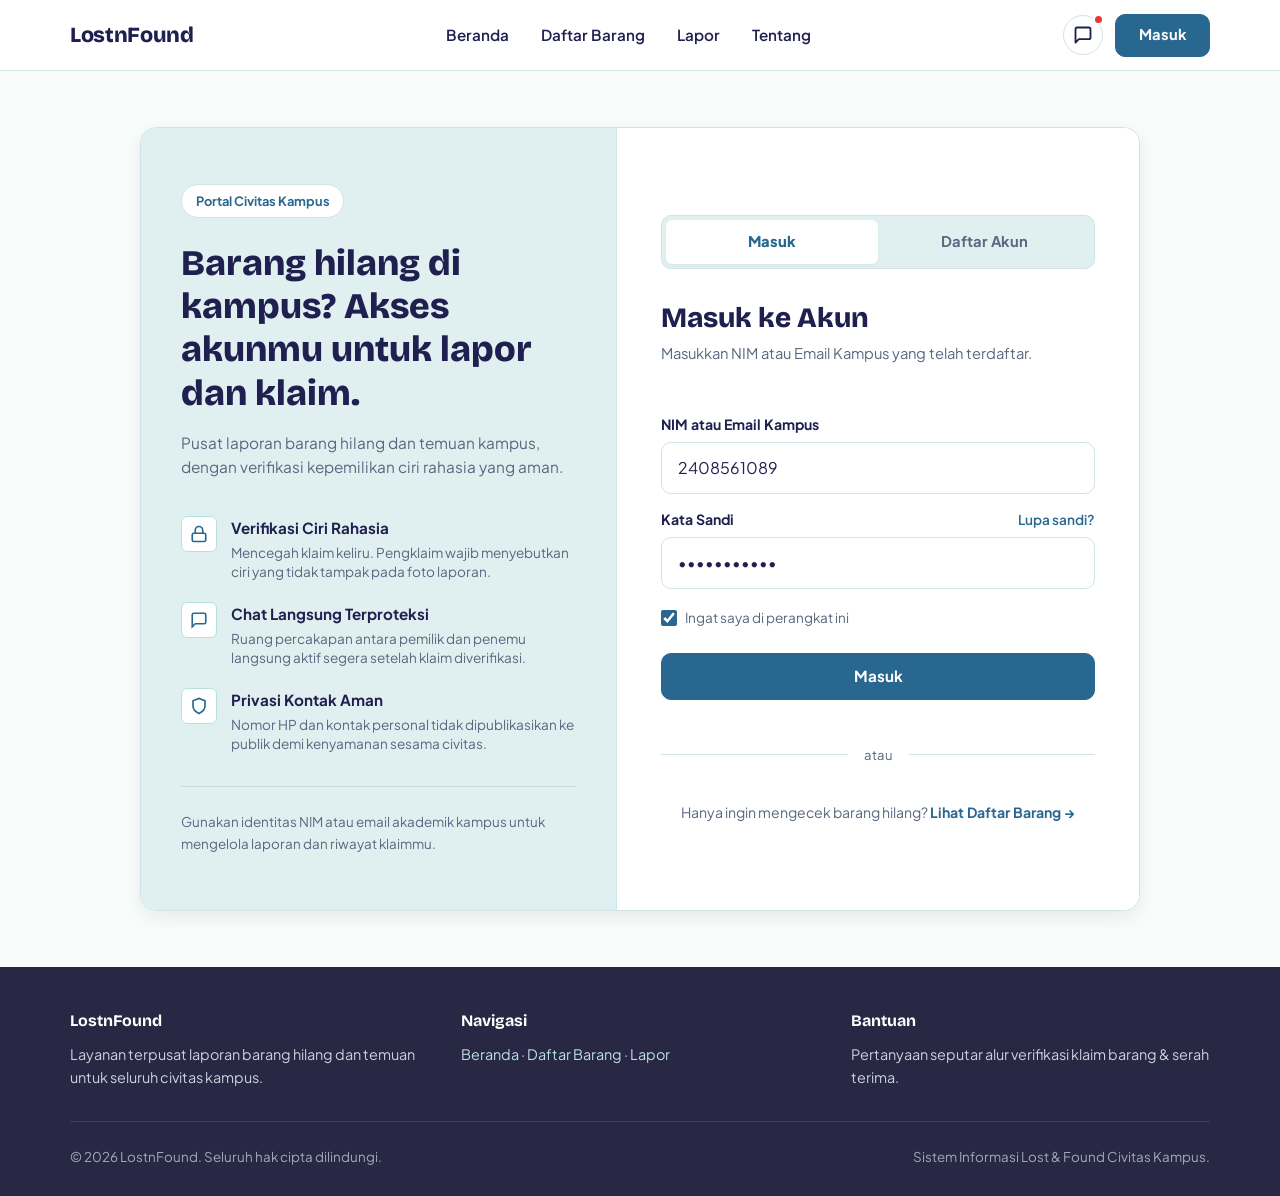
==== commit 29ab4cd9: "Update page detail popup dan admin page" ====
--- a/Frontend/pages/admin_profile/adminpage.html
+++ b/Frontend/pages/admin_profile/adminpage.html
@@ -19,7 +19,7 @@
 </head>
 <body>
 
-  <!-- Header Navigasi -->
+  <!-- Header Navigasi (sama dengan halaman lain; tombol kanan dirender auth.js) -->
   <header class="site-nav-wrapper">
     <nav class="container site-nav" aria-label="Navigasi Utama">
       <a class="brand-group" href="../../index.html">
@@ -29,12 +29,10 @@
       <ul class="nav-menu">
         <li><a class="nav-link" href="../../index.html">Beranda</a></li>
         <li><a class="nav-link" href="../laporan/laporan_page/laporan.html">Daftar Barang</a></li>
-        <li><a class="nav-link" href="adminpage.html" aria-current="page">Dashboard Admin</a></li>
+        <li><a class="nav-link" href="../laporan/laporan_pop_up/laporan_pop_up.html">Lapor</a></li>
         <li><a class="nav-link" href="../../index.html#cara-kerja">Tentang</a></li>
       </ul>
-      <div class="nav-actions">
-        <a class="btn-nav-action btn-nav-outline" href="#" onclick="logout(); return false;">Keluar</a>
-      </div>
+      <div class="nav-actions"></div>
     </nav>
   </header>
 
@@ -104,12 +102,12 @@
 
       <!-- 3. Tab Admin (Murni CSS) -->
       <input type="radio" name="admin-tabs" id="tab-a-laporan" class="profile-tab-input" checked>
-      <input type="radio" name="admin-tabs" id="tab-a-klaim" class="profile-tab-input">
+      <input type="radio" name="admin-tabs" id="tab-a-report" class="profile-tab-input">
       <input type="radio" name="admin-tabs" id="tab-a-user" class="profile-tab-input">
 
       <nav class="profile-nav-tabs" role="tablist" aria-label="Menu Admin">
         <label for="tab-a-laporan" class="tab-btn-label" role="tab">Moderasi Laporan <span class="tab-count-badge" id="tab-count-laporan">3</span></label>
-        <label for="tab-a-klaim" class="tab-btn-label" role="tab">Sengketa Klaim <span class="tab-count-badge">1</span></label>
+        <label for="tab-a-report" class="tab-btn-label" role="tab">Report <span class="tab-count-badge is-red" id="tab-count-report">3</span></label>
         <label for="tab-a-user" class="tab-btn-label" role="tab">Pengguna</label>
       </nav>
 
@@ -173,42 +171,120 @@
         <p class="admin-empty" id="admin-empty" hidden>Tidak ada laporan yang cocok.</p>
       </section>
 
-      <!-- TAB 2: SENGKETA KLAIM -->
-      <section class="profile-tab-pane" id="pane-a-klaim" aria-label="Sengketa Klaim">
-        <div class="items-list-wrapper">
-          <article class="item-report-card">
-            <div class="card-top-row">
-              <div class="card-main-meta">
-                <div class="item-category-icon" aria-hidden="true">
-                  <svg viewBox="0 0 24 24" fill="none" stroke="currentColor" stroke-width="2"><rect x="2" y="5" width="20" height="14" rx="2"></rect><line x1="2" y1="10" x2="22" y2="10"></line></svg>
-                </div>
-                <div class="card-title-group">
-                  <h3>Dompet Kulit Coklat</h3>
-                  <div class="card-meta-inline">
-                    <span>2 pengklaim berbeda</span>
-                    <span>Penemu: <strong>Budi</strong></span>
-                    <span>26 Sep 2026</span>
-                  </div>
+      <!-- TAB 2: REPORT -->
+      <section class="profile-tab-pane" id="pane-a-report" aria-label="Report Laporan">
+        <div class="report-summary" id="report-summary">
+          <svg viewBox="0 0 24 24" fill="none" stroke="currentColor" stroke-width="2" stroke-linecap="round" stroke-linejoin="round"><path d="M4 15s1-1 4-1 5 2 8 2 4-1 4-1V3s-1 1-4 1-5-2-8-2-4 1-4 1z"></path><line x1="4" y1="22" x2="4" y2="15"></line></svg>
+          <span><strong id="report-count-text">3</strong> laporan di-report pengguna dan menunggu tinjauan admin.</span>
+        </div>
+        <div class="items-list-wrapper" id="report-list">
+        <article class="report-card">
+          <div class="report-top">
+            <div class="report-title-group">
+              <div class="report-icon" aria-hidden="true"><svg viewBox="0 0 24 24" fill="none" stroke="currentColor" stroke-width="2" stroke-linecap="round" stroke-linejoin="round"><path d="M4 15s1-1 4-1 5 2 8 2 4-1 4-1V3s-1 1-4 1-5-2-8-2-4 1-4 1z"></path><line x1="4" y1="22" x2="4" y2="15"></line></svg></div>
+              <div class="card-title-group">
+                <h3>Dompet Kulit Coklat</h3>
+                <div class="card-meta-inline">
+                  <span>LF-20260926-003</span><span>Temuan</span><span>Pelapor: <strong>Budi</strong></span><span>26 Sep 2026</span>
                 </div>
               </div>
-              <span class="badge badge-klaim"><span class="badge-dot"></span>Perlu Ditinjau</span>
-            </div>
-            <div class="secret-trait-box">
-              <svg viewBox="0 0 24 24" fill="none" stroke="currentColor" stroke-width="2"><circle cx="12" cy="12" r="10"></circle><line x1="12" y1="8" x2="12" y2="12"></line><line x1="12" y1="16" x2="12.01" y2="16"></line></svg>
-              <div>
-                <strong>Jawaban Pengklaim A:</strong> "Ada foto kucing di slot kartu paling depan."<br>
-                <strong>Jawaban Pengklaim B:</strong> "Warna coklat, isinya KTP dan uang."
+            </div>
+            <div class="report-badges">
+              <span class="report-count-badge">3 report</span>
+              <span class="badge badge-hilang"><span class="badge-dot"></span>Perlu Ditinjau</span>
+            </div>
+          </div>
+          <ul class="report-reasons" aria-label="Alasan report">
+            <li class="report-reason">
+              <div class="reason-head"><span class="reason-tag">Laporan palsu</span><span class="reason-by">oleh Ayu · 2 jam lalu</span></div>
+              <p class="reason-note">"Foto barang ini sepertinya diambil dari internet, bukan barang asli."</p>
+            </li>
+            <li class="report-reason">
+              <div class="reason-head"><span class="reason-tag">Informasi tidak sesuai</span><span class="reason-by">oleh Rizky · 5 jam lalu</span></div>
+              <p class="reason-note">"Lokasi penemuan berbeda dengan keterangan di pos satpam."</p>
+            </li>
+            <li class="report-reason">
+              <div class="reason-head"><span class="reason-tag">Laporan palsu</span><span class="reason-by">oleh Anonim · kemarin</span></div>
+              <p class="reason-note">"Pelapor sama pernah membuat laporan serupa yang ternyata tidak benar."</p>
+            </li>
+          </ul>
+          <div class="card-actions-row">
+            <a href="../laporan/laporan_page/laporan.html" class="btn btn-outline btn-sm">Lihat Laporan</a>
+            <div class="report-actions">
+              <button type="button" class="btn btn-outline btn-sm" data-report-action="dismiss">Abaikan Report</button>
+              <button type="button" class="btn btn-outline btn-sm" data-report-action="warn">Peringatkan Pelapor</button>
+              <button type="button" class="btn btn-sm btn-danger" data-report-action="delete">Hapus Laporan</button>
+            </div>
+          </div>
+        </article>
+        <article class="report-card">
+          <div class="report-top">
+            <div class="report-title-group">
+              <div class="report-icon" aria-hidden="true"><svg viewBox="0 0 24 24" fill="none" stroke="currentColor" stroke-width="2" stroke-linecap="round" stroke-linejoin="round"><path d="M4 15s1-1 4-1 5 2 8 2 4-1 4-1V3s-1 1-4 1-5-2-8-2-4 1-4 1z"></path><line x1="4" y1="22" x2="4" y2="15"></line></svg></div>
+              <div class="card-title-group">
+                <h3>Kunci Motor Honda Vario</h3>
+                <div class="card-meta-inline">
+                  <span>LF-20260929-006</span><span>Temuan</span><span>Pelapor: <strong>Rizky</strong></span><span>29 Sep 2026</span>
+                </div>
               </div>
             </div>
-            <div class="card-actions-row">
-              <span style="font-size:.85rem;color:var(--text-muted);">Putuskan pengklaim yang jawabannya cocok dengan ciri rahasia.</span>
-              <div style="display:flex;gap:.5rem;">
-                <button class="btn btn-primary btn-sm">Pilih Pengklaim A</button>
-                <button class="btn btn-outline btn-sm">Pilih Pengklaim B</button>
+            <div class="report-badges">
+              <span class="report-count-badge">2 report</span>
+              <span class="badge badge-hilang"><span class="badge-dot"></span>Perlu Ditinjau</span>
+            </div>
+          </div>
+          <ul class="report-reasons" aria-label="Alasan report">
+            <li class="report-reason">
+              <div class="reason-head"><span class="reason-tag">Data pribadi terlihat</span><span class="reason-by">oleh Deta Mahardika · 1 jam lalu</span></div>
+              <p class="reason-note">"Plat nomor motor terlihat jelas di foto laporan."</p>
+            </li>
+            <li class="report-reason">
+              <div class="reason-head"><span class="reason-tag">Laporan duplikat</span><span class="reason-by">oleh Budi · 3 jam lalu</span></div>
+              <p class="reason-note">"Barang yang sama sudah dilaporkan kemarin."</p>
+            </li>
+          </ul>
+          <div class="card-actions-row">
+            <a href="../laporan/laporan_page/laporan.html" class="btn btn-outline btn-sm">Lihat Laporan</a>
+            <div class="report-actions">
+              <button type="button" class="btn btn-outline btn-sm" data-report-action="dismiss">Abaikan Report</button>
+              <button type="button" class="btn btn-outline btn-sm" data-report-action="warn">Peringatkan Pelapor</button>
+              <button type="button" class="btn btn-sm btn-danger" data-report-action="delete">Hapus Laporan</button>
+            </div>
+          </div>
+        </article>
+        <article class="report-card">
+          <div class="report-top">
+            <div class="report-title-group">
+              <div class="report-icon" aria-hidden="true"><svg viewBox="0 0 24 24" fill="none" stroke="currentColor" stroke-width="2" stroke-linecap="round" stroke-linejoin="round"><path d="M4 15s1-1 4-1 5 2 8 2 4-1 4-1V3s-1 1-4 1-5-2-8-2-4 1-4 1z"></path><line x1="4" y1="22" x2="4" y2="15"></line></svg></div>
+              <div class="card-title-group">
+                <h3>Earphone Putih</h3>
+                <div class="card-meta-inline">
+                  <span>LF-20260925-002</span><span>Hilang</span><span>Pelapor: <strong>Ayu</strong></span><span>25 Sep 2026</span>
+                </div>
               </div>
             </div>
-          </article>
-        </div>
+            <div class="report-badges">
+              <span class="report-count-badge">1 report</span>
+              <span class="badge badge-hilang"><span class="badge-dot"></span>Perlu Ditinjau</span>
+            </div>
+          </div>
+          <ul class="report-reasons" aria-label="Alasan report">
+            <li class="report-reason">
+              <div class="reason-head"><span class="reason-tag">Konten tidak pantas</span><span class="reason-by">oleh Anonim · kemarin</span></div>
+              <p class="reason-note">"Deskripsi barang memuat kata-kata yang tidak sopan."</p>
+            </li>
+          </ul>
+          <div class="card-actions-row">
+            <a href="../laporan/laporan_page/laporan.html" class="btn btn-outline btn-sm">Lihat Laporan</a>
+            <div class="report-actions">
+              <button type="button" class="btn btn-outline btn-sm" data-report-action="dismiss">Abaikan Report</button>
+              <button type="button" class="btn btn-outline btn-sm" data-report-action="warn">Peringatkan Pelapor</button>
+              <button type="button" class="btn btn-sm btn-danger" data-report-action="delete">Hapus Laporan</button>
+            </div>
+          </div>
+        </article>
+        </div>
+        <p class="admin-empty" id="report-empty" hidden>Semua report sudah ditangani.</p>
       </section>
 
       <!-- TAB 3: PENGGUNA -->
@@ -236,7 +312,6 @@
   </footer>
 
   <script src="../../core/js/auth.js"></script>
-  <script>requireRole('admin');</script>
   <script src="adminpage.js"></script>
 </body>
 </html>
--- a/Frontend/core/css/navbar.css
+++ b/Frontend/core/css/navbar.css
@@ -53,18 +53,17 @@
 .brand-logo-box {
   width: 36px;
   height: 36px;
-  border-radius: var(--radius-sm, 6px);
-  background: var(--brand-hero-bg, #e0f0f0);
-  border: 1.5px dashed var(--brand-teal, #286890);
-  color: var(--brand-teal, #286890);
-  display: grid;
-  place-items: center;
-  font-family: var(--font-heading, "Bricolage Grotesque", sans-serif);
-  font-size: 0.72rem;
-  font-weight: 800;
-  text-transform: lowercase;
-  letter-spacing: -0.02em;
   flex-shrink: 0;
+  font-size: 0;
+  color: transparent;
+  border: none;
+  background-color: transparent;
+
+  /* Memanggil file gambar yang ditaruh satu folder dengan navbar.css */
+  background-image: url("Logo.png");
+  background-size: contain;
+  background-repeat: no-repeat;
+  background-position: center;
 }
 
 .brand-title {
@@ -198,3 +197,45 @@
     display: none;
   }
 }
+
+/* Tombol Ikon Chat di Pojok Kanan Navbar */
+.btn-nav-chat {
+  position: relative;
+  width: 40px;
+  height: 40px;
+  border-radius: 50%;
+  background: #ffffff;
+  border: 1.5px solid var(--border-subtle, #d0e4e8);
+  color: var(--brand-navy, #202050);
+  display: inline-flex;
+  align-items: center;
+  justify-content: center;
+  cursor: pointer;
+  text-decoration: none;
+  transition: all var(--transition-fast, 0.16s ease-out);
+  flex-shrink: 0;
+}
+
+.btn-nav-chat:hover {
+  border-color: var(--brand-teal, #286890);
+  background: var(--brand-hero-bg, #e0f0f0);
+  color: var(--brand-teal, #286890);
+  transform: translateY(-1px);
+}
+
+.btn-nav-chat svg {
+  width: 20px;
+  height: 20px;
+}
+
+/* Titik Merah Notifikasi Chat (Opsional biar makin keren) */
+.chat-notif-dot {
+  position: absolute;
+  top: -2px;
+  right: -2px;
+  width: 11px;
+  height: 11px;
+  background: #e53935;
+  border: 2px solid #ffffff;
+  border-radius: 50%;
+}
--- a/Frontend/pages/admin_profile/adminpage.css
+++ b/Frontend/pages/admin_profile/adminpage.css
@@ -2,28 +2,20 @@
    ADMIN PAGE STYLES (melengkapi ../profile/profile.css)
    ========================================================================== */
 
-/* Navbar: penanda halaman aktif (menyesuaikan navbar.css) */
-.nav-link[aria-current="page"] {
-  color: var(--brand-teal);
-  font-weight: 700;
-}
-
 /* Tab pure CSS dengan id khusus admin */
 #tab-a-laporan:checked ~ .profile-nav-tabs label[for="tab-a-laporan"],
-#tab-a-klaim:checked ~ .profile-nav-tabs label[for="tab-a-klaim"],
 #tab-a-user:checked ~ .profile-nav-tabs label[for="tab-a-user"] {
   color: var(--brand-teal);
   border-bottom-color: var(--brand-teal);
 }
 
-#tab-a-laporan:checked ~ .profile-nav-tabs label[for="tab-a-laporan"] .tab-count-badge,
-#tab-a-klaim:checked ~ .profile-nav-tabs label[for="tab-a-klaim"] .tab-count-badge {
+#tab-a-laporan:checked ~ .profile-nav-tabs label[for="tab-a-laporan"] .tab-count-badge {
   background: var(--brand-teal);
   color: #ffffff;
 }
 
 #tab-a-laporan:checked ~ #pane-a-laporan,
-#tab-a-klaim:checked ~ #pane-a-klaim,
+#tab-a-report:checked ~ #pane-a-report,
 #tab-a-user:checked ~ #pane-a-user {
   display: block;
 }
@@ -110,4 +102,133 @@
   .admin-toolbar select {
     flex: 1 1 100%;
   }
-}+}
+
+/* ==========================================================================
+   REPORT (tema merah)
+   ========================================================================== */
+:root {
+  --report-red: #c0392b;
+  --report-red-dark: #a32f23;
+  --report-red-bg: #fdecea;
+  --report-red-border: #f3b9b2;
+}
+
+#tab-a-report:checked ~ .profile-nav-tabs label[for="tab-a-report"] {
+  color: var(--report-red);
+  border-bottom-color: var(--report-red);
+}
+.tab-count-badge.is-red { background: var(--report-red-bg); color: var(--report-red); }
+#tab-a-report:checked ~ .profile-nav-tabs label[for="tab-a-report"] .tab-count-badge {
+  background: var(--report-red);
+  color: #ffffff;
+}
+
+.report-summary {
+  display: flex;
+  align-items: center;
+  gap: 0.7rem;
+  padding: 0.85rem 1.1rem;
+  margin-bottom: 1.25rem;
+  background: var(--report-red-bg);
+  border: 1px solid var(--report-red-border);
+  border-radius: var(--radius-md, 12px);
+  color: var(--report-red-dark);
+  font-size: 0.9rem;
+}
+.report-summary svg { width: 18px; height: 18px; flex-shrink: 0; }
+
+.report-card {
+  display: flex;
+  flex-direction: column;
+  gap: 1.1rem;
+  padding: 1.4rem;
+  background: #ffffff;
+  border: 1px solid var(--report-red-border);
+  border-left: 5px solid var(--report-red);
+  border-radius: var(--radius-md, 12px);
+}
+
+.report-top {
+  display: flex;
+  justify-content: space-between;
+  align-items: flex-start;
+  flex-wrap: wrap;
+  gap: 1rem;
+}
+
+.report-title-group { display: flex; align-items: flex-start; gap: 1rem; }
+
+.report-icon {
+  width: 46px;
+  height: 46px;
+  flex-shrink: 0;
+  display: grid;
+  place-items: center;
+  border-radius: var(--radius-sm, 8px);
+  background: var(--report-red-bg);
+  color: var(--report-red);
+}
+.report-icon svg { width: 22px; height: 22px; }
+
+.report-badges { display: flex; align-items: center; gap: 0.6rem; flex-wrap: wrap; }
+
+.report-count-badge {
+  display: inline-flex;
+  align-items: center;
+  padding: 0.3rem 0.8rem;
+  border-radius: 999px;
+  background: var(--report-red);
+  color: #ffffff;
+  font-size: 0.78rem;
+  font-weight: 700;
+}
+
+.report-reasons {
+  list-style: none;
+  margin: 0;
+  padding: 0.25rem 1.1rem;
+  background: var(--report-red-bg);
+  border: 1px solid var(--report-red-border);
+  border-radius: var(--radius-sm, 8px);
+}
+
+.report-reason { padding: 0.8rem 0; border-bottom: 1px dashed var(--report-red-border); }
+.report-reason:last-child { border-bottom: 0; }
+
+.reason-head { display: flex; align-items: center; gap: 0.6rem; flex-wrap: wrap; margin-bottom: 0.3rem; }
+
+.reason-tag {
+  padding: 0.15rem 0.65rem;
+  border-radius: 999px;
+  background: #ffffff;
+  border: 1px solid var(--report-red-border);
+  color: var(--report-red);
+  font-size: 0.75rem;
+  font-weight: 700;
+}
+
+.reason-by { font-size: 0.8rem; color: var(--text-muted); }
+.reason-note { margin: 0; font-size: 0.88rem; color: var(--brand-navy); }
+
+.report-actions { display: flex; gap: 0.5rem; flex-wrap: wrap; }
+
+.btn.btn-danger {
+  background: var(--report-red);
+  border-color: var(--report-red);
+  color: #ffffff;
+}
+.btn.btn-danger:hover { background: var(--report-red-dark); border-color: var(--report-red-dark); }
+
+.report-card.is-resolved { padding: 0; background: transparent; border: 0; }
+
+.report-resolved {
+  padding: 1rem 1.25rem;
+  border-radius: var(--radius-md, 12px);
+  background: #f1f8f4;
+  border: 1px solid #cfe6d7;
+  color: #256a45;
+  font-size: 0.9rem;
+  font-weight: 600;
+}
+.report-resolved.is-deleted { background: var(--report-red-bg); border-color: var(--report-red-border); color: var(--report-red-dark); }
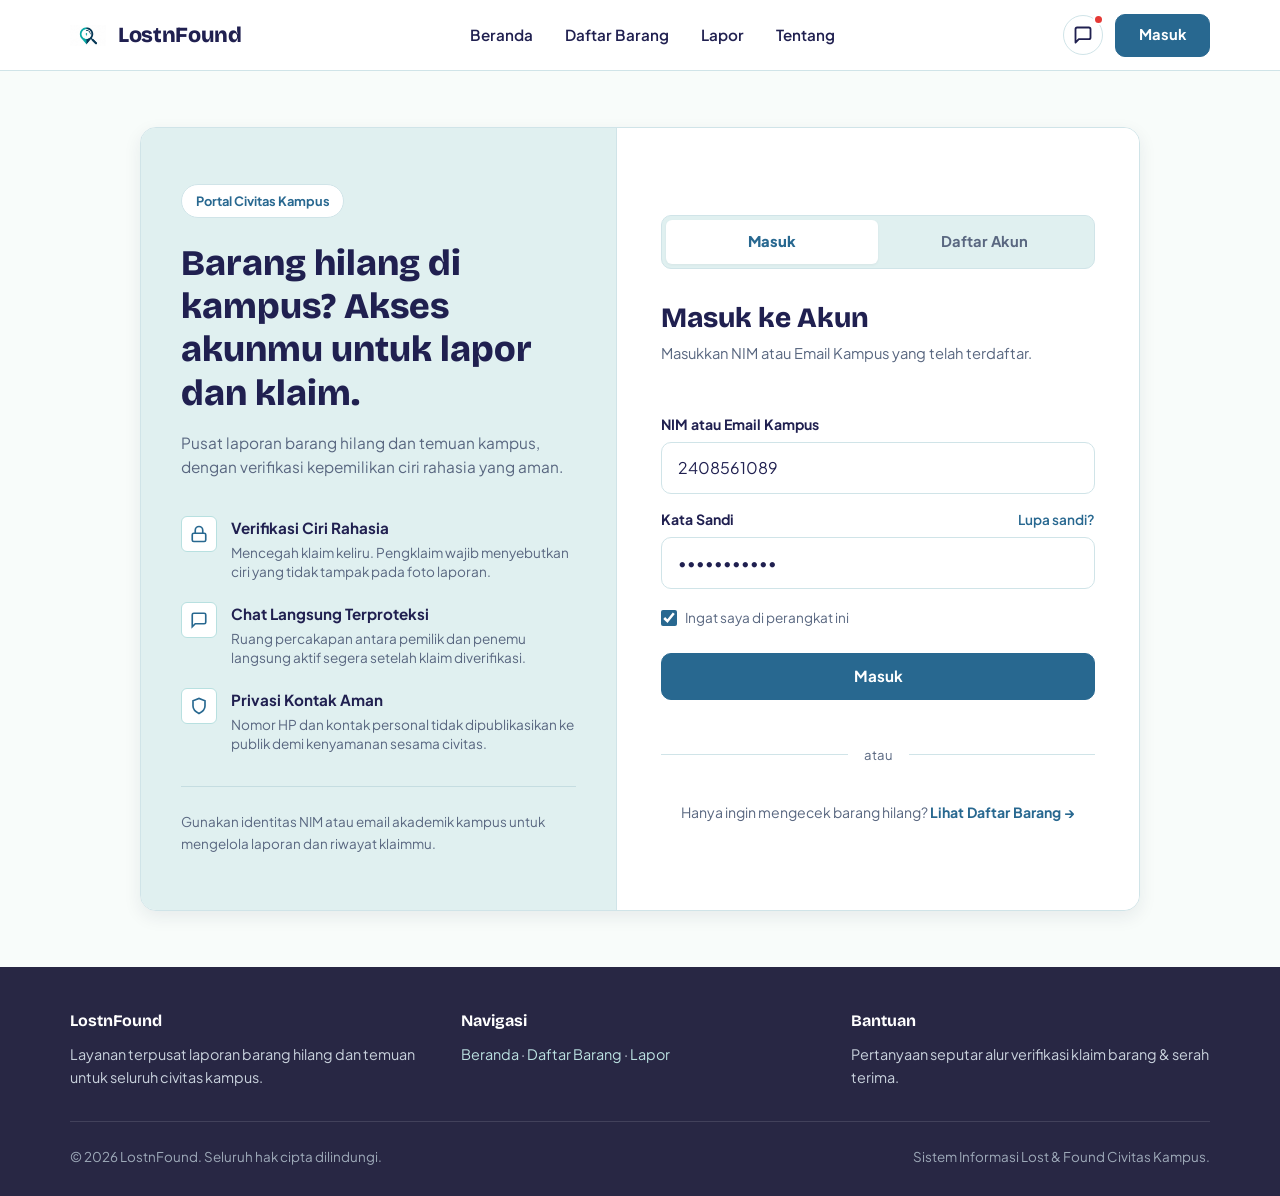
==== commit b286efad: "Add favicon and phone input to registration form; update logo in multiple pages" ====
--- a/Frontend/pages/admin_profile/adminpage.html
+++ b/Frontend/pages/admin_profile/adminpage.html
@@ -4,6 +4,7 @@
   <meta charset="UTF-8">
   <meta name="viewport" content="width=device-width, initial-scale=1, viewport-fit=cover">
   <title>Dashboard Admin – LostnFound</title>
+  <link rel="icon" href="../../assets/nowrite.jpg" type="image/jpeg">
   <link rel="preconnect" href="https://fonts.googleapis.com">
   <link rel="preconnect" href="https://fonts.gstatic.com" crossorigin>
   <link href="https://fonts.googleapis.com/css2?family=Bricolage+Grotesque:wght@600;700;800&family=Plus+Jakarta+Sans:wght@400;500;600;700&display=swap" rel="stylesheet">
@@ -23,7 +24,7 @@
   <header class="site-nav-wrapper">
     <nav class="container site-nav" aria-label="Navigasi Utama">
       <a class="brand-group" href="../../index.html">
-        <span class="brand-logo-box">tk</span>
+        <img src="../../assets/nowrite.jpg" alt="LostnFound Logo" style="width:36px;height:36px;object-fit:contain;border-radius:6px;">
         <span class="brand-title">LostnFound</span>
       </a>
       <ul class="nav-menu">
